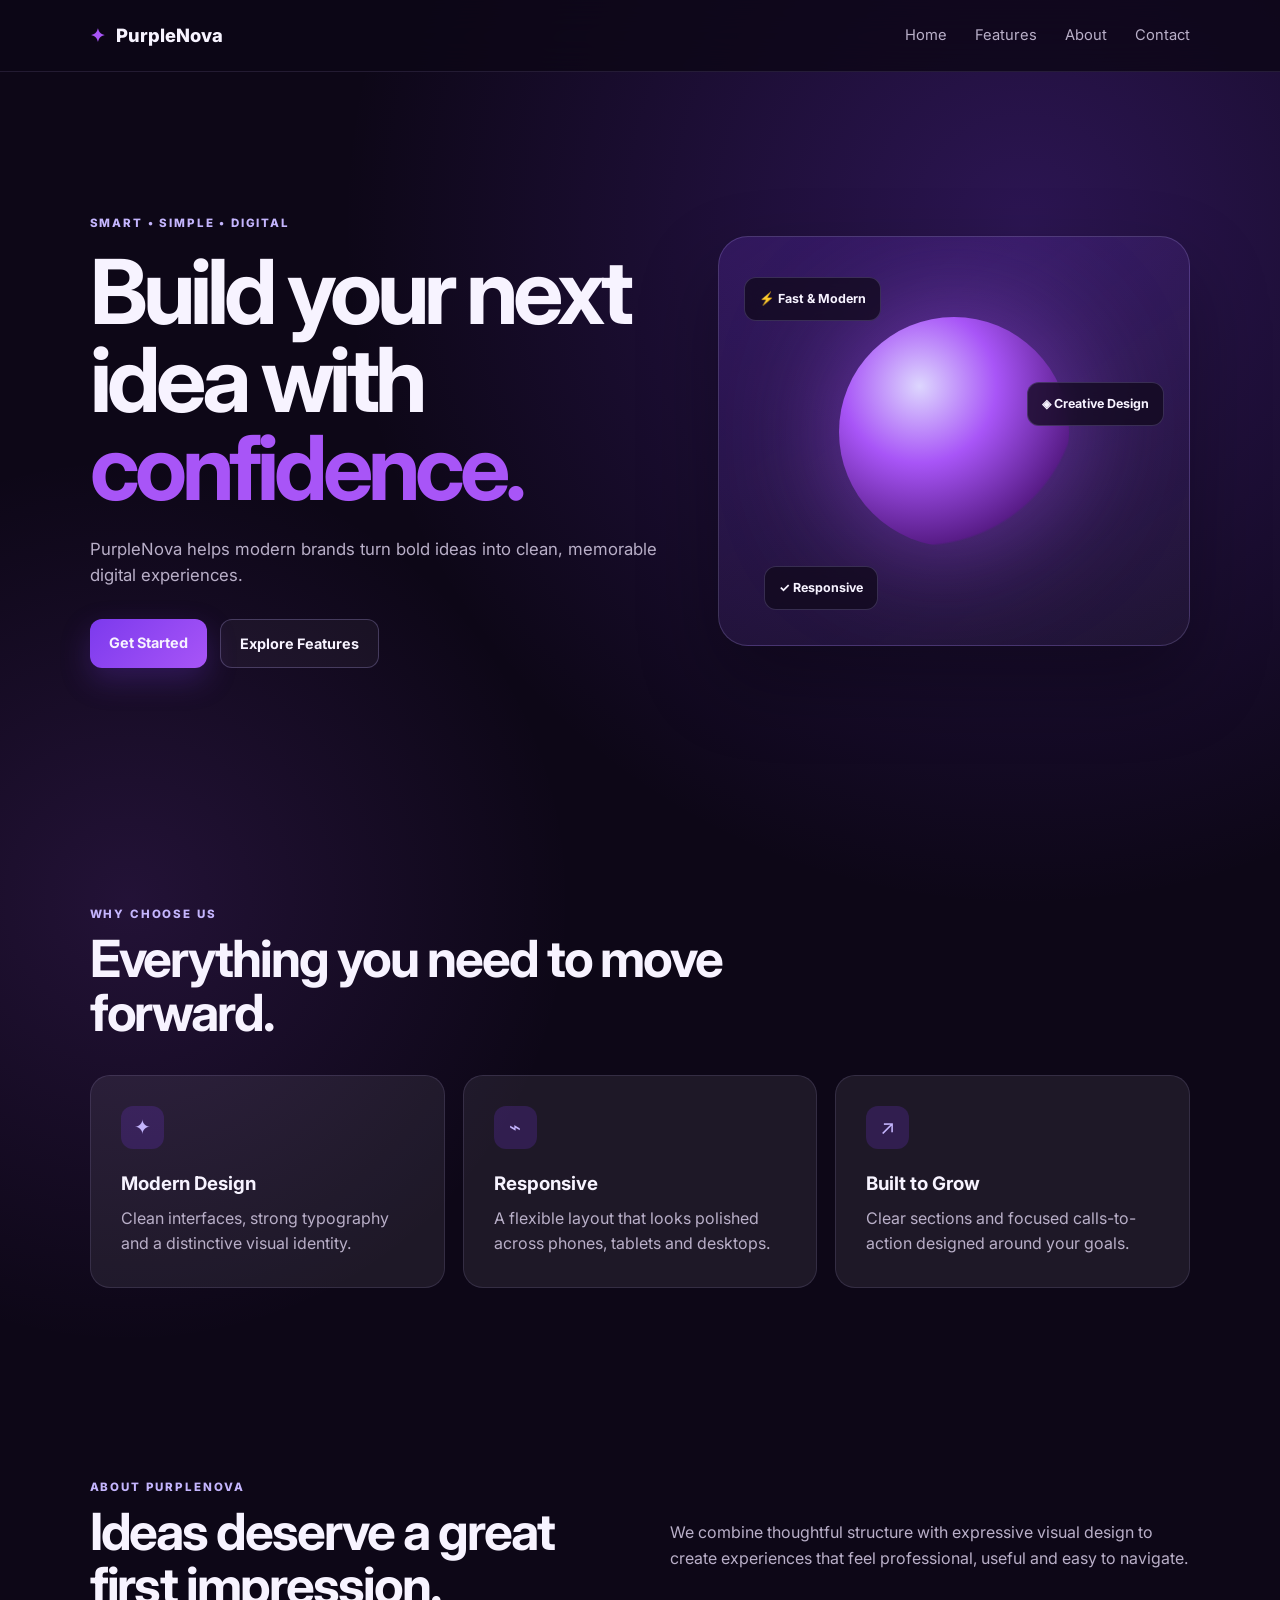
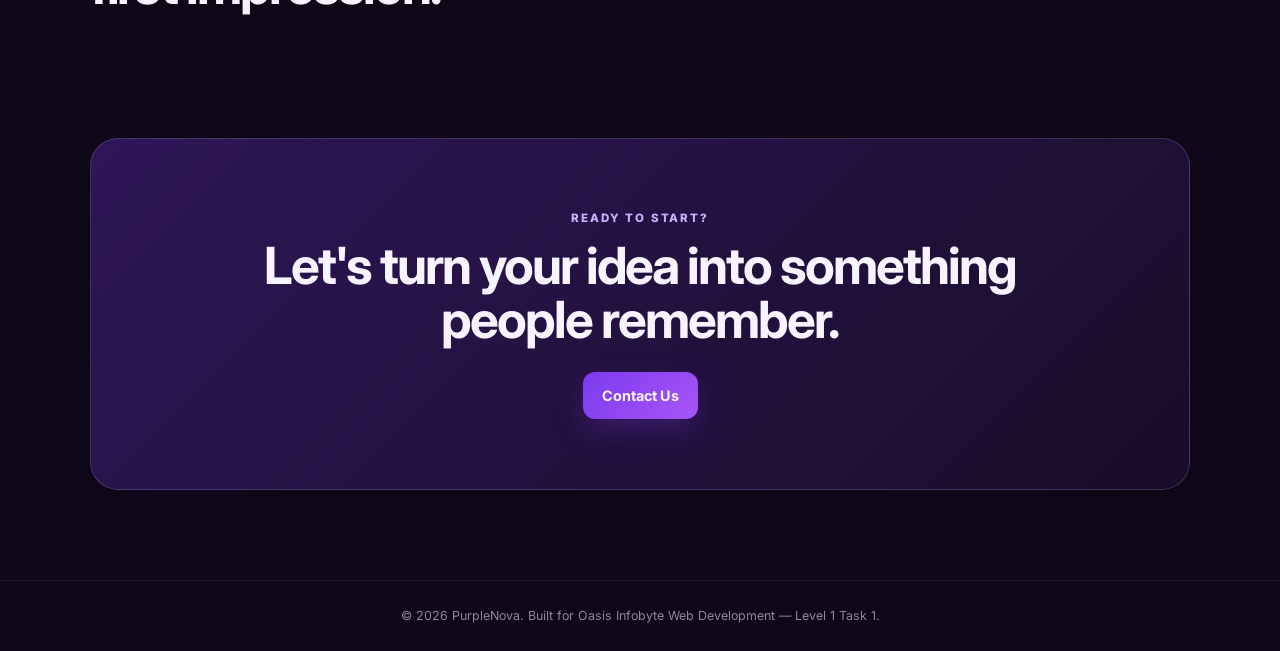
==== WebDev-L1-LandingPage/index.html @ 984ddc9a "Add OIBSIP Web Development Task 1 and Task 3" ====
<!DOCTYPE html>
<html lang="en">
<head>
  <meta charset="UTF-8">
  <meta name="viewport" content="width=device-width, initial-scale=1.0">
  <meta name="description" content="PurpleNova — modern digital solutions landing page.">
  <title>PurpleNova | Digital Solutions</title>
  <link rel="stylesheet" href="style.css">
</head>
<body>
  <header class="navbar">
    <a href="#home" class="logo"><span>✦</span> PurpleNova</a>
    <nav>
      <a href="#home">Home</a>
      <a href="#features">Features</a>
      <a href="#about">About</a>
      <a href="#contact">Contact</a>
    </nav>
  </header>

  <main>
    <section id="home" class="hero">
      <div class="hero-content">
        <p class="eyebrow">SMART • SIMPLE • DIGITAL</p>
        <h1>Build your next idea with <span>confidence.</span></h1>
        <p class="hero-text">PurpleNova helps modern brands turn bold ideas into clean, memorable digital experiences.</p>
        <div class="hero-actions">
          <a href="#contact" class="btn primary">Get Started</a>
          <a href="#features" class="btn secondary">Explore Features</a>
        </div>
      </div>
      <div class="hero-card" aria-label="Digital growth illustration">
        <div class="orb"></div>
        <div class="mini-card card-one">⚡ Fast &amp; Modern</div>
        <div class="mini-card card-two">◈ Creative Design</div>
        <div class="mini-card card-three">✓ Responsive</div>
      </div>
    </section>

    <section id="features" class="section">
      <div class="section-heading">
        <p class="eyebrow">WHY CHOOSE US</p>
        <h2>Everything you need to move forward.</h2>
      </div>
      <div class="feature-grid">
        <article class="feature-card">
          <div class="icon">✦</div>
          <h3>Modern Design</h3>
          <p>Clean interfaces, strong typography and a distinctive visual identity.</p>
        </article>
        <article class="feature-card">
          <div class="icon">⌁</div>
          <h3>Responsive</h3>
          <p>A flexible layout that looks polished across phones, tablets and desktops.</p>
        </article>
        <article class="feature-card">
          <div class="icon">↗</div>
          <h3>Built to Grow</h3>
          <p>Clear sections and focused calls-to-action designed around your goals.</p>
        </article>
      </div>
    </section>

    <section id="about" class="section about">
      <div>
        <p class="eyebrow">ABOUT PURPLENOVA</p>
        <h2>Ideas deserve a great first impression.</h2>
      </div>
      <p>We combine thoughtful structure with expressive visual design to create experiences that feel professional, useful and easy to navigate.</p>
    </section>

    <section id="contact" class="cta">
      <p class="eyebrow">READY TO START?</p>
      <h2>Let's turn your idea into something people remember.</h2>
      <a href="mailto:hello@purplenova.example" class="btn primary">Contact Us</a>
    </section>
  </main>

  <footer>
    <p>© 2026 PurpleNova. Built for Oasis Infobyte Web Development — Level 1 Task 1.</p>
  </footer>
</body>
</html>
---- WebDev-L1-LandingPage/style.css ----
@import url('https://fonts.googleapis.com/css2?family=Inter:wght@400;500;600;700;800&display=swap');

:root {
  --purple: #7c3aed;
  --violet: #a855f7;
  --lavender: #c4b5fd;
  --dark: #0d0717;
  --panel: rgba(255,255,255,.07);
  --text: #f7f3ff;
  --muted: #b9afc8;
}

* { box-sizing: border-box; margin: 0; padding: 0; }
html { scroll-behavior: smooth; }
body {
  font-family: Inter, sans-serif;
  color: var(--text);
  background:
    radial-gradient(circle at 80% 10%, rgba(124,58,237,.28), transparent 30%),
    radial-gradient(circle at 10% 40%, rgba(168,85,247,.14), transparent 25%),
    var(--dark);
  line-height: 1.6;
}
a { color: inherit; text-decoration: none; }
.navbar {
  position: sticky; top: 0; z-index: 10;
  min-height: 72px; padding: 0 7%;
  display: flex; align-items: center; justify-content: space-between;
  background: rgba(13,7,23,.82); backdrop-filter: blur(18px);
  border-bottom: 1px solid rgba(196,181,253,.12);
}
.logo { font-size: 1.15rem; font-weight: 800; }
.logo span { color: var(--violet); margin-right: 7px; }
nav { display: flex; gap: 28px; }
nav a { color: var(--muted); font-size: .92rem; transition: .25s; }
nav a:hover { color: white; }
.hero {
  min-height: 82vh; padding: 80px 7%;
  display: grid; grid-template-columns: 1.1fr .9fr; gap: 50px; align-items: center;
}
.eyebrow { color: var(--lavender); letter-spacing: .16em; font-size: .72rem; font-weight: 800; }
h1 { font-size: clamp(2.8rem, 7vw, 5.7rem); line-height: .98; letter-spacing: -.055em; margin: 16px 0 24px; }
h1 span { color: var(--violet); }
.hero-text { max-width: 610px; color: var(--muted); font-size: 1.05rem; }
.hero-actions { display: flex; gap: 13px; margin-top: 30px; flex-wrap: wrap; }
.btn { display: inline-flex; padding: 12px 19px; border-radius: 12px; font-weight: 700; font-size: .9rem; transition: .25s; }
.primary { background: linear-gradient(135deg, var(--purple), var(--violet)); box-shadow: 0 12px 30px rgba(124,58,237,.25); }
.secondary { border: 1px solid rgba(196,181,253,.25); background: rgba(255,255,255,.04); }
.btn:hover { transform: translateY(-2px); }
.hero-card {
  position: relative; height: 410px; border-radius: 30px;
  background: linear-gradient(145deg, rgba(124,58,237,.2), rgba(255,255,255,.035));
  border: 1px solid rgba(196,181,253,.2); overflow: hidden;
  box-shadow: 0 35px 80px rgba(0,0,0,.3);
}
.orb {
  width: 230px; height: 230px; border-radius: 50%;
  position: absolute; top: 80px; left: 50%; transform: translateX(-50%);
  background: radial-gradient(circle at 35% 30%, #ddd6fe, #a855f7 35%, #581c87 72%, transparent 73%);
  filter: drop-shadow(0 0 55px rgba(168,85,247,.55));
}
.mini-card {
  position: absolute; padding: 11px 14px; border-radius: 12px;
  background: rgba(17,9,29,.78); border: 1px solid rgba(196,181,253,.2);
  backdrop-filter: blur(10px); font-size: .78rem; font-weight: 700;
}
.card-one { top: 40px; left: 25px; }
.card-two { right: 25px; top: 145px; }
.card-three { bottom: 35px; left: 45px; }
.section { padding: 95px 7%; }
.section-heading { max-width: 700px; margin-bottom: 35px; }
h2 { font-size: clamp(2rem, 4vw, 3.3rem); line-height: 1.05; letter-spacing: -.04em; margin-top: 9px; }
.feature-grid { display: grid; grid-template-columns: repeat(3,1fr); gap: 18px; }
.feature-card {
  padding: 30px; border: 1px solid rgba(196,181,253,.13);
  background: var(--panel); border-radius: 20px;
}
.icon {
  width: 43px; height: 43px; display: grid; place-items: center;
  border-radius: 12px; background: rgba(124,58,237,.2);
  color: var(--lavender); font-size: 1.25rem; margin-bottom: 20px;
}
.feature-card h3 { margin-bottom: 7px; }
.feature-card p, .about > p { color: var(--muted); }
.about { display: grid; grid-template-columns: 1fr 1fr; gap: 60px; align-items: center; }
.cta {
  margin: 30px 7% 90px; padding: 70px 8%;
  border-radius: 28px; text-align: center;
  background: linear-gradient(135deg, rgba(124,58,237,.3), rgba(168,85,247,.08));
  border: 1px solid rgba(196,181,253,.2);
}
.cta h2 { max-width: 780px; margin: 12px auto 25px; }
footer { padding: 25px 7%; border-top: 1px solid rgba(196,181,253,.1); color: #8f859d; text-align: center; font-size: .78rem; }

@media (max-width: 800px) {
  .navbar { padding: 0 5%; }
  nav { gap: 13px; }
  nav a { font-size: .76rem; }
  .hero { grid-template-columns: 1fr; padding: 60px 5%; }
  .hero-card { height: 320px; }
  .feature-grid, .about { grid-template-columns: 1fr; }
  .section { padding: 70px 5%; }
  .cta { margin: 10px 5% 60px; }
}
@media (max-width: 480px) {
  nav a:nth-child(3), nav a:nth-child(4) { display: none; }
  h1 { font-size: 3rem; }
}
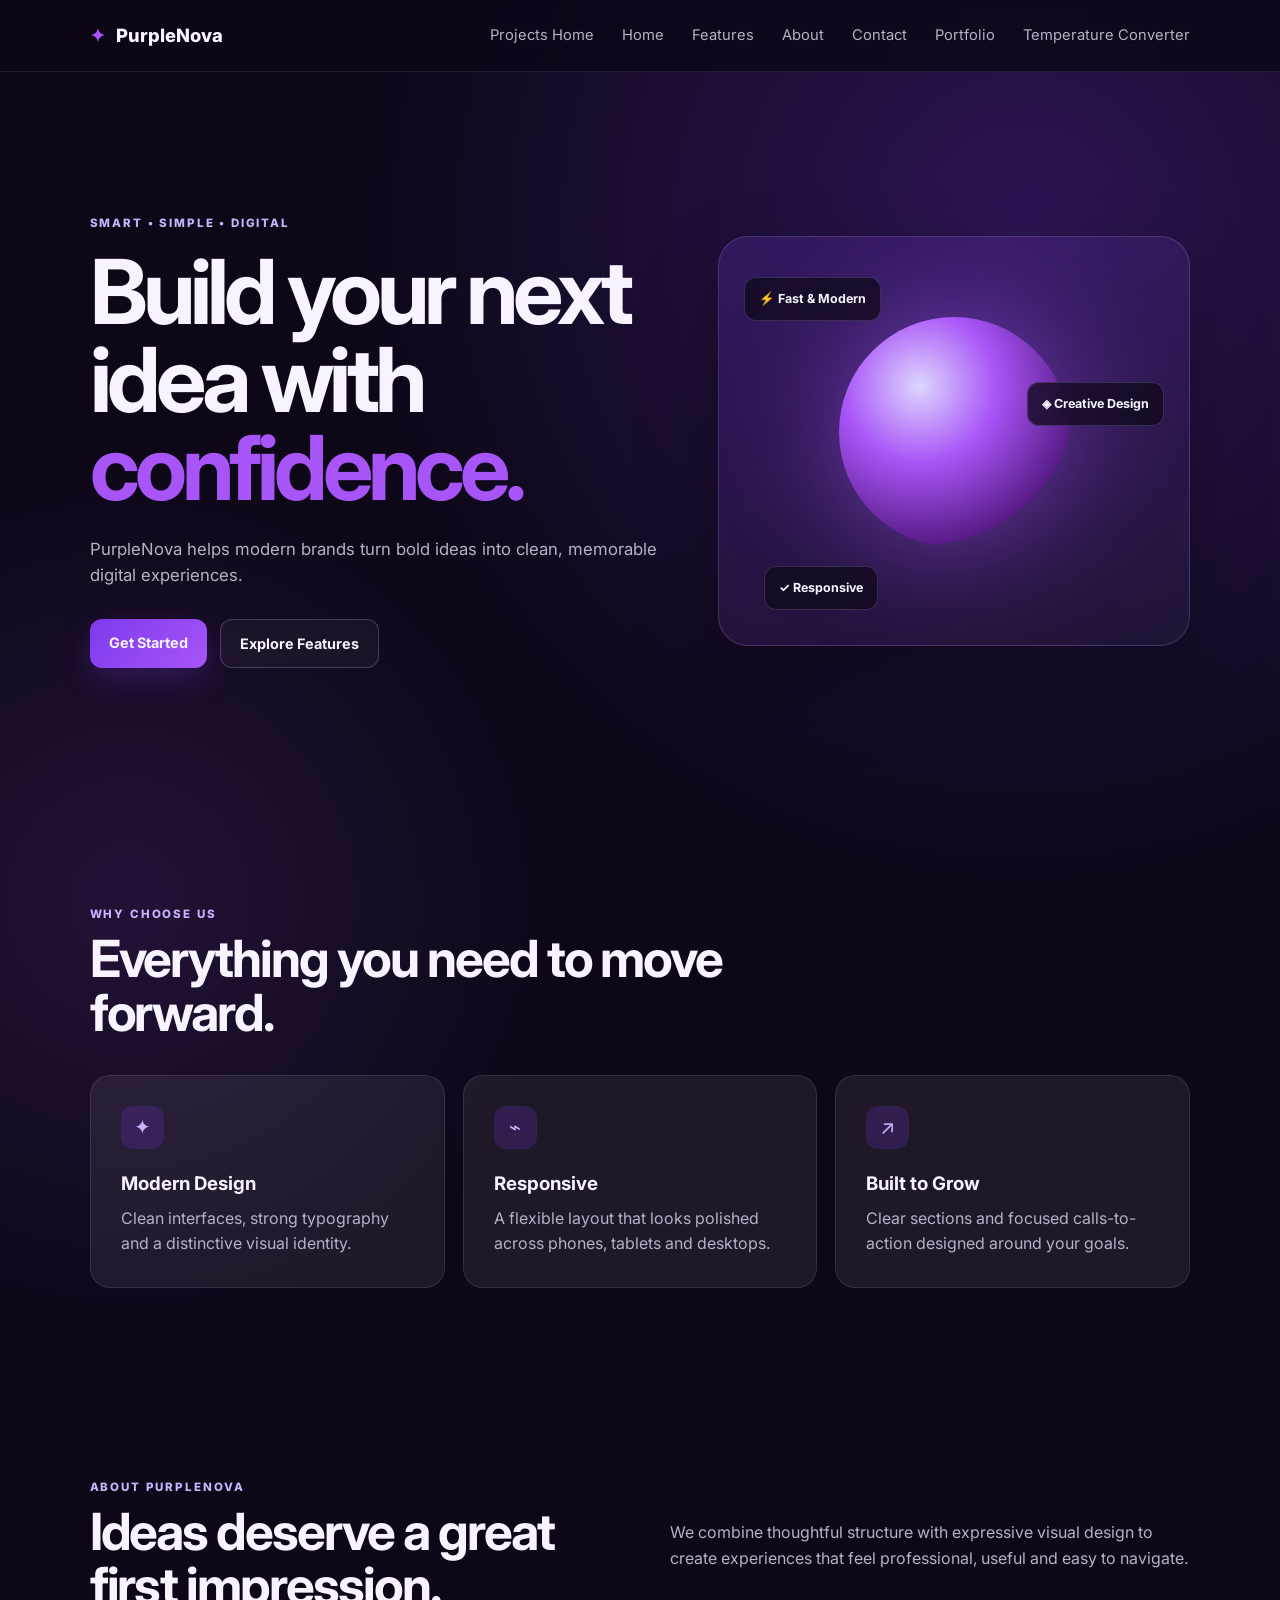
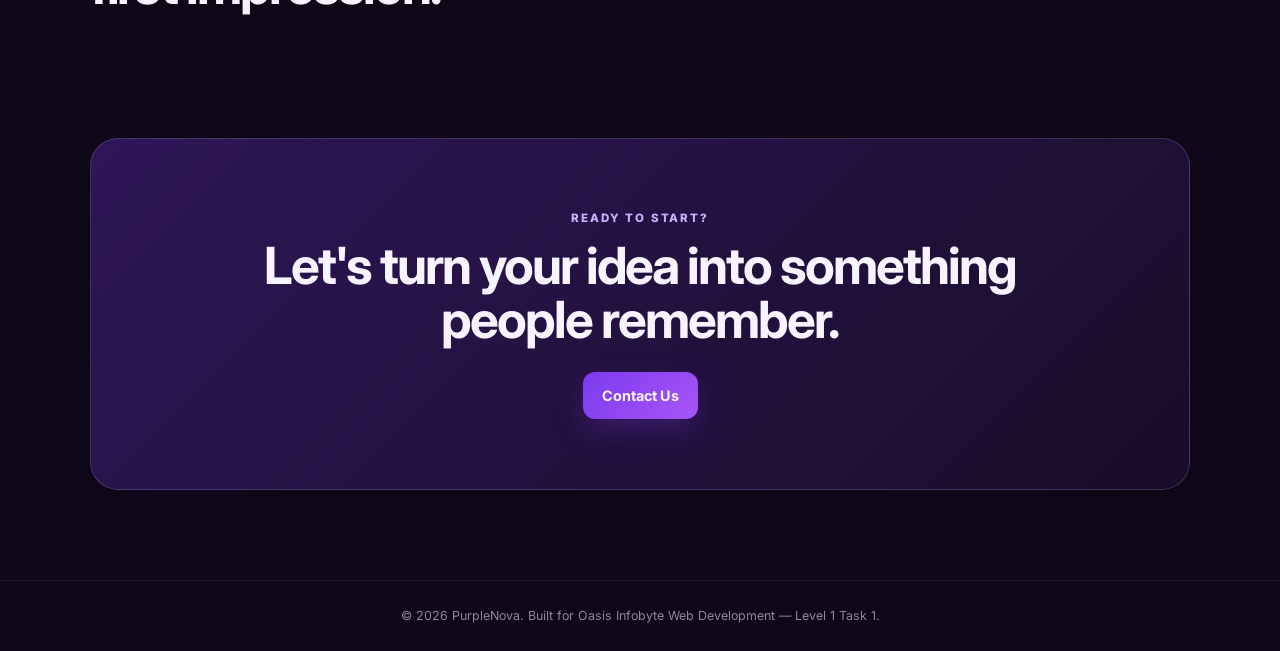
==== commit 75af5871: "feat: link all OIBSIP project pages" ====
--- a/WebDev-L1-LandingPage/index.html
+++ b/WebDev-L1-LandingPage/index.html
@@ -11,10 +11,13 @@
   <header class="navbar">
     <a href="#home" class="logo"><span>✦</span> PurpleNova</a>
     <nav>
+      <a href="../index.html">Projects Home</a>
       <a href="#home">Home</a>
       <a href="#features">Features</a>
       <a href="#about">About</a>
       <a href="#contact">Contact</a>
+      <a href="../webDev-L1-Portfolio/index.html">Portfolio</a>
+      <a href="../WebDev-L1-TemperatureConverter/index.html">Temperature Converter</a>
     </nav>
   </header>
 
@@ -72,7 +75,7 @@
     <section id="contact" class="cta">
       <p class="eyebrow">READY TO START?</p>
       <h2>Let's turn your idea into something people remember.</h2>
-      <a href="mailto:hello@purplenova.example" class="btn primary">Contact Us</a>
+      <a href="mailto:aderibigbetoluwalopestepehn@gmail.com" class="btn primary">Contact Us</a>
     </section>
   </main>
 
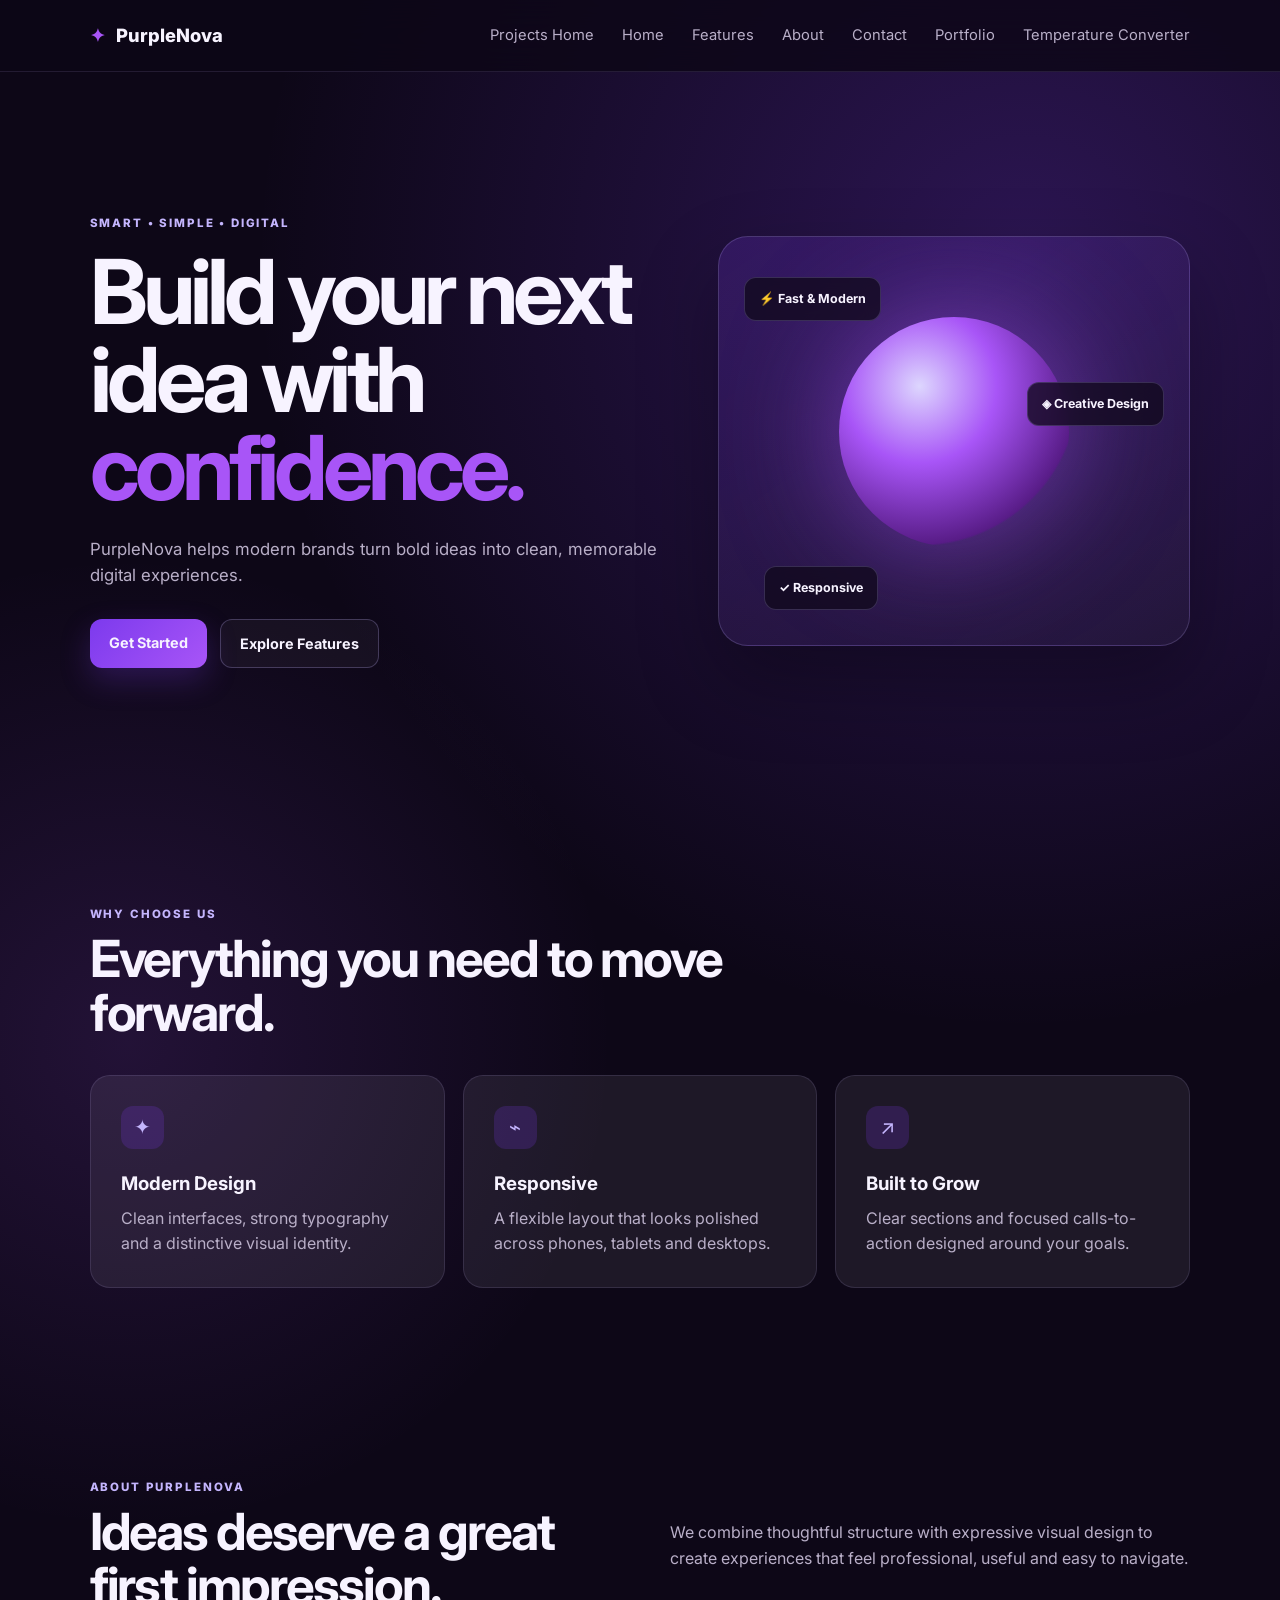
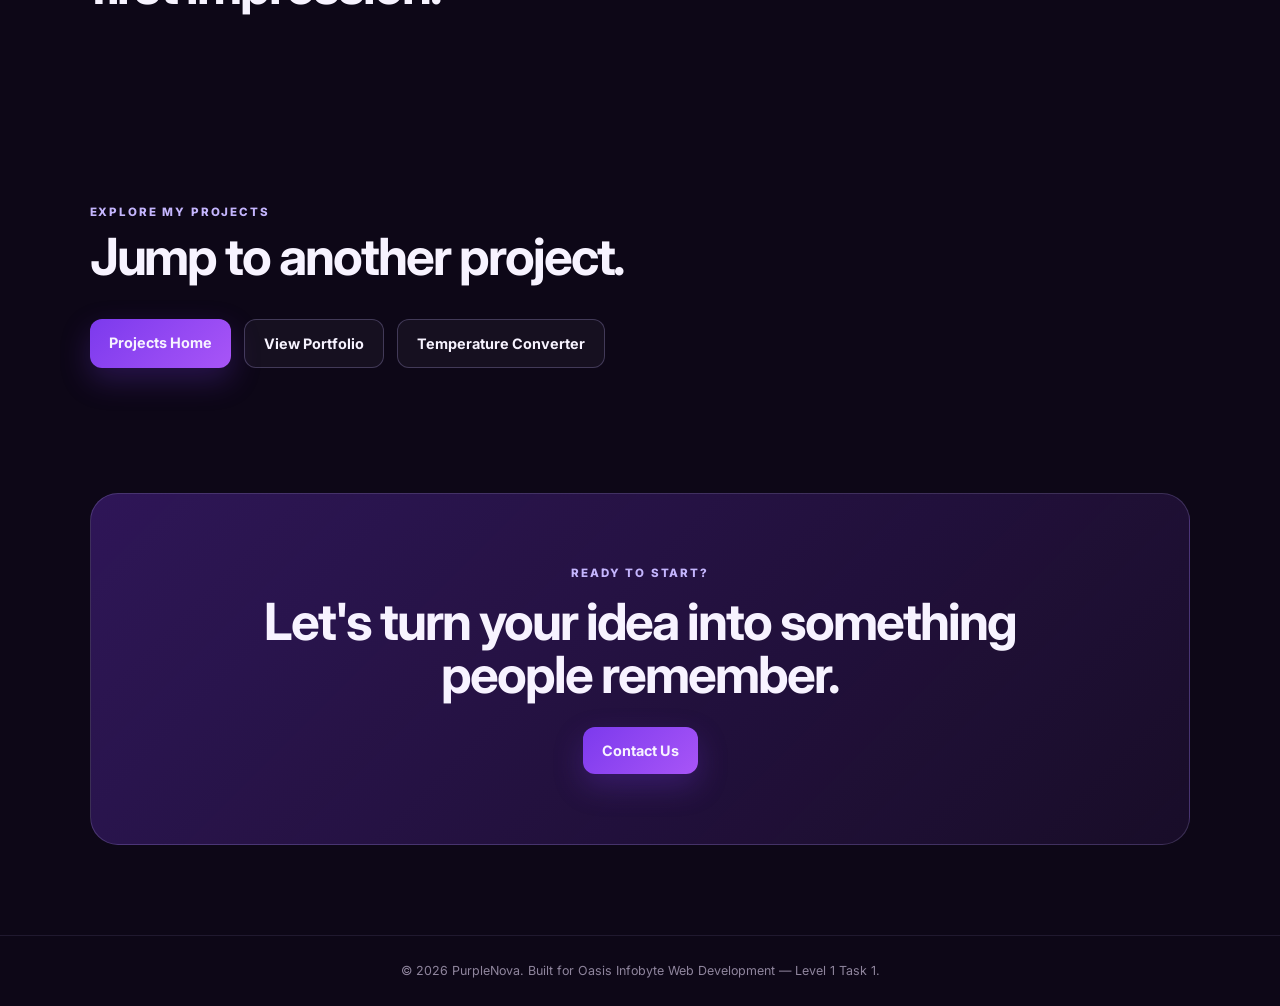
==== commit ac65edbb: "Add project navigation buttons to landing page" ====
--- a/WebDev-L1-LandingPage/index.html
+++ b/WebDev-L1-LandingPage/index.html
@@ -72,6 +72,18 @@
       <p>We combine thoughtful structure with expressive visual design to create experiences that feel professional, useful and easy to navigate.</p>
     </section>
 
+    <section class="section project-links">
+      <div class="section-heading">
+        <p class="eyebrow">EXPLORE MY PROJECTS</p>
+        <h2>Jump to another project.</h2>
+      </div>
+      <div class="hero-actions">
+        <a href="../index.html" class="btn primary">Projects Home</a>
+        <a href="../webDev-L1-Portfolio/index.html" class="btn secondary">View Portfolio</a>
+        <a href="../WebDev-L1-TemperatureConverter/index.html" class="btn secondary">Temperature Converter</a>
+      </div>
+    </section>
+
     <section id="contact" class="cta">
       <p class="eyebrow">READY TO START?</p>
       <h2>Let's turn your idea into something people remember.</h2>
